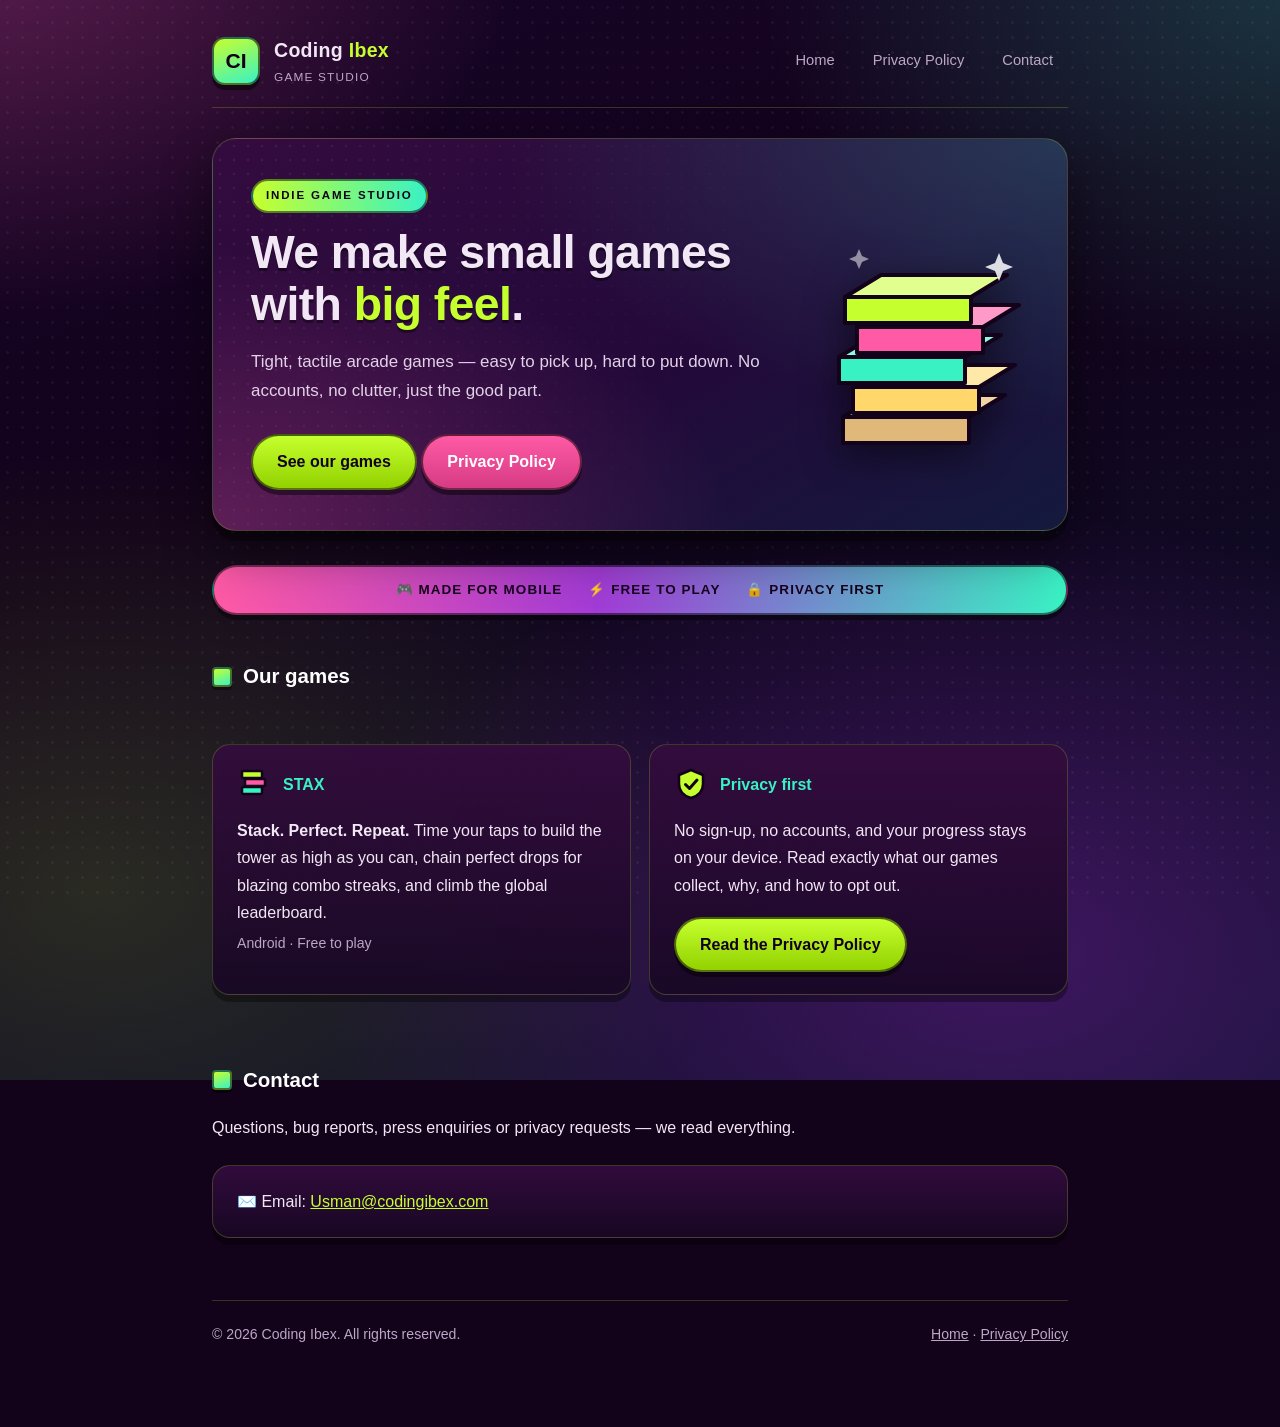
==== index.html @ b6b99fbe "privacy" ====
<!DOCTYPE html>
<html lang="en">
<head>
<meta charset="utf-8">
<meta name="viewport" content="width=device-width, initial-scale=1">
<title>Coding Ibex — Game Studio</title>
<meta name="description" content="Coding Ibex is an independent mobile game studio, and the maker of STAX.">
<meta name="theme-color" content="#12021a">
<link rel="stylesheet" href="style.css">
</head>
<body>
<div class="wrap">

  <header class="site">
    <div class="logo">CI</div>
    <div class="brand">Coding&nbsp;<span>Ibex</span><small>Game Studio</small></div>
    <nav class="site">
      <a href="index.html">Home</a>
      <a href="privacy-policy.html">Privacy Policy</a>
      <a href="#contact">Contact</a>
    </nav>
  </header>

  <!-- ===== hero banner ===== -->
  <section class="hero">
    <div class="hero-copy">
      <span class="eyebrow">Indie Game Studio</span>
      <h1>We make small games<br>with <span class="accent">big feel</span>.</h1>
      <p class="lede">
        Tight, tactile arcade games — easy to pick up, hard to put down.
        No accounts, no clutter, just the good part.
      </p>
      <a class="btn" href="#games">See our games</a>
      <a class="btn alt" href="privacy-policy.html">Privacy Policy</a>
    </div>

    <!-- stacked blocks, in the game's own skin colours -->
    <div class="hero-art">
      <svg class="float" viewBox="0 0 210 250" xmlns="http://www.w3.org/2000/svg" role="img" aria-label="A tower of stacked blocks">
        <g stroke="#12021a" stroke-width="4" stroke-linejoin="round">
          <!-- bottom -> top; each block = front face + lighter top face -->
          <g>
            <polygon points="24,208 150,208 186,186 60,186" fill="#f0d4a4"/>
            <rect x="24" y="208" width="126" height="26" fill="#e0b87a"/>
          </g>
          <g>
            <polygon points="34,178 160,178 196,156 70,156" fill="#ffe9a8"/>
            <rect x="34" y="178" width="126" height="26" fill="#ffd76a"/>
          </g>
          <g>
            <polygon points="20,148 146,148 182,126 56,126" fill="#8dfadf"/>
            <rect x="20" y="148" width="126" height="26" fill="#39f2c4"/>
          </g>
          <g>
            <polygon points="38,118 164,118 200,96 74,96" fill="#ff9ac8"/>
            <rect x="38" y="118" width="126" height="26" fill="#ff5aa5"/>
          </g>
          <g>
            <polygon points="26,88 152,88 188,66 62,66" fill="#e0ff8f"/>
            <rect x="26" y="88" width="126" height="26" fill="#c6ff2e"/>
          </g>
        </g>
        <!-- sparkles -->
        <g fill="#ffffff" opacity=".85">
          <path d="M180 44 l4 10 10 4 -10 4 -4 10 -4 -10 -10 -4 10 -4z"/>
          <path d="M40 40 l3 7 7 3 -7 3 -3 7 -3 -7 -7 -3 7 -3z" opacity=".6"/>
        </g>
      </svg>
    </div>
  </section>

  <div class="ribbon">
    <span>🎮 Made for mobile</span>
    <span>⚡ Free to play</span>
    <span>🔒 Privacy first</span>
  </div>

  <h2 id="games">Our games</h2>
  <div class="grid">
    <div class="card">
      <div class="icon-row">
        <svg width="34" height="34" viewBox="0 0 34 34" aria-hidden="true">
          <g stroke="#12021a" stroke-width="2.5" stroke-linejoin="round">
            <rect x="5" y="20" width="20" height="7" rx="1.5" fill="#39f2c4"/>
            <rect x="8" y="12" width="20" height="7" rx="1.5" fill="#ff5aa5"/>
            <rect x="5" y="4"  width="20" height="7" rx="1.5" fill="#c6ff2e"/>
          </g>
        </svg>
        <h3 style="margin:0">STAX</h3>
      </div>
      <p style="margin-bottom:6px">
        <strong>Stack. Perfect. Repeat.</strong> Time your taps to build the tower as high as you can,
        chain perfect drops for blazing combo streaks, and climb the global leaderboard.
      </p>
      <p style="color:var(--text-dim); font-size:.88rem; margin:0">Android · Free to play</p>
    </div>

    <div class="card">
      <div class="icon-row">
        <svg width="34" height="34" viewBox="0 0 34 34" aria-hidden="true">
          <path d="M17 3 L29 8 v9c0 7-5 12-12 14C10 29 5 24 5 17V8z"
                fill="#c6ff2e" stroke="#12021a" stroke-width="2.5" stroke-linejoin="round"/>
          <path d="M11.5 17.5 l4 4 7.5-8.5" fill="none" stroke="#12021a"
                stroke-width="3" stroke-linecap="round" stroke-linejoin="round"/>
        </svg>
        <h3 style="margin:0">Privacy first</h3>
      </div>
      <p style="margin-bottom:6px">
        No sign-up, no accounts, and your progress stays on your device. Read exactly what our
        games collect, why, and how to opt out.
      </p>
      <a class="btn" href="privacy-policy.html">Read the Privacy Policy</a>
    </div>
  </div>

  <h2 id="contact">Contact</h2>
  <p>Questions, bug reports, press enquiries or privacy requests — we read everything.</p>
  <div class="card">
    <p style="margin:0">
      ✉️ Email: <a href="mailto:Usman@codingibex.com">Usman@codingibex.com</a>
    </p>
  </div>

  <footer class="site">
    <span>&copy; <span id="yr">2026</span> Coding Ibex. All rights reserved.</span>
    <span><a href="index.html">Home</a> · <a href="privacy-policy.html">Privacy Policy</a></span>
  </footer>

</div>
<script>document.getElementById('yr').textContent = new Date().getFullYear();</script>
</body>
</html>
---- style.css ----
/* Coding Ibex — shared site styles.
   Palette + comic halftone lifted from the STAX game UI so the site feels like the same brand.
   All artwork is inline SVG, so there are no image files to host and it stays sharp at any size. */

:root {
  --ink:        #12021a;
  --ink-2:      #1f0827;
  --card:       #2a0730;
  --lime:       #c6ff2e;
  --pink:       #ff5aa5;
  --cyan:       #39f2c4;
  --gold:       #ffd76a;
  --text:       #f2e7f5;
  --text-dim:   #bda6c6;
  --border:     rgba(198, 255, 46, 0.20);
  --max:        900px;
}

* { box-sizing: border-box; }
html { scroll-behavior: smooth; }

body {
  margin: 0;
  color: var(--text);
  font-family: "Segoe UI", Roboto, "Helvetica Neue", Arial, sans-serif;
  line-height: 1.7;
  -webkit-font-smoothing: antialiased;
  background: var(--ink);
  overflow-x: hidden;
}

/* ---------- animated gradient backdrop ---------- */
body::after {
  content: "";
  position: fixed;
  inset: -20%;
  z-index: -2;
  background:
    radial-gradient(45% 45% at 12% 8%,  rgba(255, 90, 165, 0.30) 0%, transparent 70%),
    radial-gradient(45% 45% at 88% 12%, rgba(57, 242, 196, 0.22) 0%, transparent 70%),
    radial-gradient(55% 50% at 70% 90%, rgba(122, 31, 162, 0.45) 0%, transparent 70%),
    radial-gradient(50% 50% at 20% 85%, rgba(198, 255, 46, 0.14) 0%, transparent 70%),
    linear-gradient(160deg, #1b0630 0%, #12021a 45%, #0d1430 100%);
  animation: drift 26s ease-in-out infinite alternate;
}
@keyframes drift {
  0%   { transform: translate3d(0, 0, 0)      scale(1);    }
  50%  { transform: translate3d(-2%, 1.5%, 0) scale(1.06); }
  100% { transform: translate3d(2%, -1.5%, 0) scale(1.02); }
}

/* comic Ben-Day dots over the whole page */
body::before {
  content: "";
  position: fixed;
  inset: 0;
  z-index: -1;
  pointer-events: none;
  background-image: radial-gradient(rgba(255, 255, 255, 0.055) 1px, transparent 1.7px);
  background-size: 15px 15px;
}

.wrap {
  position: relative;
  max-width: var(--max);
  margin: 0 auto;
  padding: 34px 22px 80px;
}

/* ---------- header ---------- */
header.site {
  display: flex;
  align-items: center;
  gap: 14px;
  padding-bottom: 20px;
  margin-bottom: 30px;
  border-bottom: 1px solid var(--border);
  flex-wrap: wrap;
}

.logo {
  width: 48px; height: 48px;
  flex: none;
  border-radius: 13px;
  background: linear-gradient(160deg, var(--lime), var(--cyan));
  display: grid;
  place-items: center;
  font-weight: 900;
  font-size: 21px;
  color: var(--ink);
  border: 2px solid rgba(0, 0, 0, .55);
  box-shadow: 0 5px 0 rgba(0, 0, 0, 0.5);
}

.brand { font-weight: 800; font-size: 1.22rem; letter-spacing: .3px; }
.brand span { color: var(--lime); }
.brand small {
  display: block; font-weight: 500; font-size: .74rem;
  color: var(--text-dim); letter-spacing: .1em; text-transform: uppercase;
}

nav.site { margin-left: auto; display: flex; gap: 8px; flex-wrap: wrap; }
nav.site a {
  color: var(--text-dim); text-decoration: none; font-size: .92rem;
  padding: 7px 14px; border-radius: 999px; border: 1px solid transparent;
  transition: .18s ease;
}
nav.site a:hover { color: var(--lime); border-color: var(--border); background: rgba(198,255,46,.07); }

/* ---------- hero banner ---------- */
.hero {
  position: relative;
  overflow: hidden;
  border-radius: 24px;
  border: 1px solid var(--border);
  background:
    radial-gradient(120% 130% at 100% 0%, rgba(57,242,196,.20) 0%, transparent 55%),
    radial-gradient(110% 130% at 0% 100%, rgba(255,90,165,.26) 0%, transparent 55%),
    linear-gradient(150deg, #340b3f 0%, #23093a 55%, #141a3d 100%);
  padding: 40px 38px;
  margin-bottom: 34px;
  display: flex;
  align-items: center;
  gap: 26px;
  box-shadow: 0 10px 0 rgba(0,0,0,.35), 0 22px 50px rgba(0,0,0,.45);
}
.hero::before {   /* halftone inside the banner */
  content: "";
  position: absolute; inset: 0; pointer-events: none;
  background-image: radial-gradient(rgba(255,255,255,.07) 1px, transparent 1.7px);
  background-size: 14px 14px;
  mask-image: linear-gradient(120deg, #000 0%, transparent 70%);
  -webkit-mask-image: linear-gradient(120deg, #000 0%, transparent 70%);
}
.hero-copy { position: relative; flex: 1 1 320px; min-width: 0; }
.hero-art  { position: relative; flex: 0 0 auto; width: 210px; }
.hero-art svg { width: 100%; height: auto; display: block; filter: drop-shadow(0 10px 18px rgba(0,0,0,.5)); }
.float { animation: bob 4.5s ease-in-out infinite; }
@keyframes bob { 0%,100% { transform: translateY(0); } 50% { transform: translateY(-9px); } }

.eyebrow {
  display: inline-block;
  font-size: .72rem; font-weight: 800; letter-spacing: .16em; text-transform: uppercase;
  color: var(--ink);
  background: linear-gradient(90deg, var(--lime), var(--cyan));
  padding: 5px 13px; border-radius: 999px; margin-bottom: 14px;
  border: 2px solid rgba(0,0,0,.5);
}

/* ---------- ribbon strip ---------- */
.ribbon {
  display: flex; flex-wrap: wrap; gap: 10px 26px; justify-content: center;
  background: linear-gradient(90deg, var(--pink), #a23bd6 45%, var(--cyan));
  color: #17021d;
  font-weight: 800; font-size: .84rem; letter-spacing: .08em; text-transform: uppercase;
  padding: 12px 20px; border-radius: 999px;
  border: 2px solid rgba(0,0,0,.5);
  box-shadow: 0 5px 0 rgba(0,0,0,.4);
  margin: 0 0 34px;
}
.ribbon span { display: inline-flex; align-items: center; gap: 7px; }

/* ---------- typography ---------- */
h1 {
  font-size: clamp(1.9rem, 5.2vw, 2.9rem);
  line-height: 1.12; margin: 0 0 12px; letter-spacing: -.6px;
  text-shadow: 0 3px 0 rgba(0,0,0,.4);
}
h1 .accent { color: var(--lime); }

h2 {
  font-size: 1.28rem; margin: 44px 0 14px; color: #fff;
  display: flex; align-items: center; gap: 11px;
}
h2::before {   /* little stacked-block accent */
  content: ""; flex: none;
  width: 16px; height: 16px; border-radius: 4px;
  background: linear-gradient(160deg, var(--lime), var(--cyan));
  border: 2px solid rgba(0,0,0,.55);
  box-shadow: 0 3px 0 rgba(0,0,0,.4);
}

h3 { font-size: 1rem; margin: 22px 0 8px; color: var(--cyan); }

p, li { color: var(--text); }
a { color: var(--lime); }
a:hover { color: var(--pink); }
ul { padding-left: 20px; }
li { margin: 7px 0; }

.lede { font-size: 1.06rem; color: #e2d2e8; max-width: 62ch; }
.meta { color: var(--text-dim); font-size: .88rem; margin: 0 0 8px; }

/* ---------- blocks ---------- */
.card {
  position: relative;
  background: linear-gradient(180deg, rgba(52,12,62,.92), rgba(24,8,36,.92));
  border: 1px solid var(--border);
  border-radius: 18px;
  padding: 22px 24px;
  margin: 24px 0;
  box-shadow: 0 7px 0 rgba(0,0,0,.35);
  transition: transform .18s ease, box-shadow .18s ease;
}
.card:hover { transform: translateY(-3px); box-shadow: 0 11px 0 rgba(0,0,0,.35); }

.note {
  border-left: 5px solid var(--pink);
  background: rgba(255, 90, 165, 0.12);
  border-radius: 10px; padding: 14px 18px; margin: 22px 0; font-size: .95rem;
}
.todo {
  border-left: 5px solid var(--gold);
  background: rgba(255, 215, 106, 0.14);
  border-radius: 10px; padding: 14px 18px; margin: 24px 0; font-size: .95rem;
}

table {
  width: 100%; border-collapse: collapse; margin: 16px 0; font-size: .94rem;
  display: block; overflow-x: auto;
  border-radius: 12px;
}
th, td { text-align: left; padding: 12px 13px; border-bottom: 1px solid rgba(255,255,255,.10); vertical-align: top; }
th { color: var(--lime); font-weight: 800; white-space: nowrap; background: rgba(0,0,0,.28); }
tbody tr:hover { background: rgba(255,255,255,.035); }

/* ---------- buttons / grid ---------- */
.btn {
  display: inline-block;
  background: linear-gradient(180deg, var(--lime), #93d100);
  color: var(--ink); font-weight: 800; text-decoration: none;
  padding: 12px 24px; border-radius: 999px;
  border: 2px solid rgba(0,0,0,.55);
  box-shadow: 0 5px 0 rgba(0,0,0,.45);
  margin-top: 12px; transition: .15s ease;
}
.btn:hover { color: var(--ink); transform: translateY(-2px); box-shadow: 0 7px 0 rgba(0,0,0,.45); }
.btn.alt { background: linear-gradient(180deg, var(--pink), #d63b83); color: #fff; }
.btn.alt:hover { color: #fff; }

.grid { display: grid; grid-template-columns: repeat(auto-fit, minmax(250px, 1fr)); gap: 18px; margin-top: 26px; }

.icon-row { display: flex; align-items: center; gap: 12px; margin-bottom: 6px; }
.icon-row svg { flex: none; }

footer.site {
  margin-top: 62px; padding-top: 22px;
  border-top: 1px solid var(--border);
  color: var(--text-dim); font-size: .88rem;
  display: flex; justify-content: space-between; gap: 14px; flex-wrap: wrap;
}
footer.site a { color: var(--text-dim); }
footer.site a:hover { color: var(--lime); }

/* ---------- responsive ---------- */
@media (max-width: 680px) {
  .hero { padding: 30px 24px; flex-direction: column-reverse; text-align: center; gap: 18px; }
  .hero-art { width: 160px; }
  .eyebrow { margin-inline: auto; }
  .lede { margin-inline: auto; }
}
@media (max-width: 560px) {
  .wrap { padding: 24px 15px 60px; }
  nav.site { width: 100%; margin-left: 0; }
  .ribbon { font-size: .74rem; }
}

@media (prefers-reduced-motion: reduce) {
  body::after, .float { animation: none; }
  .card, .btn { transition: none; }
}
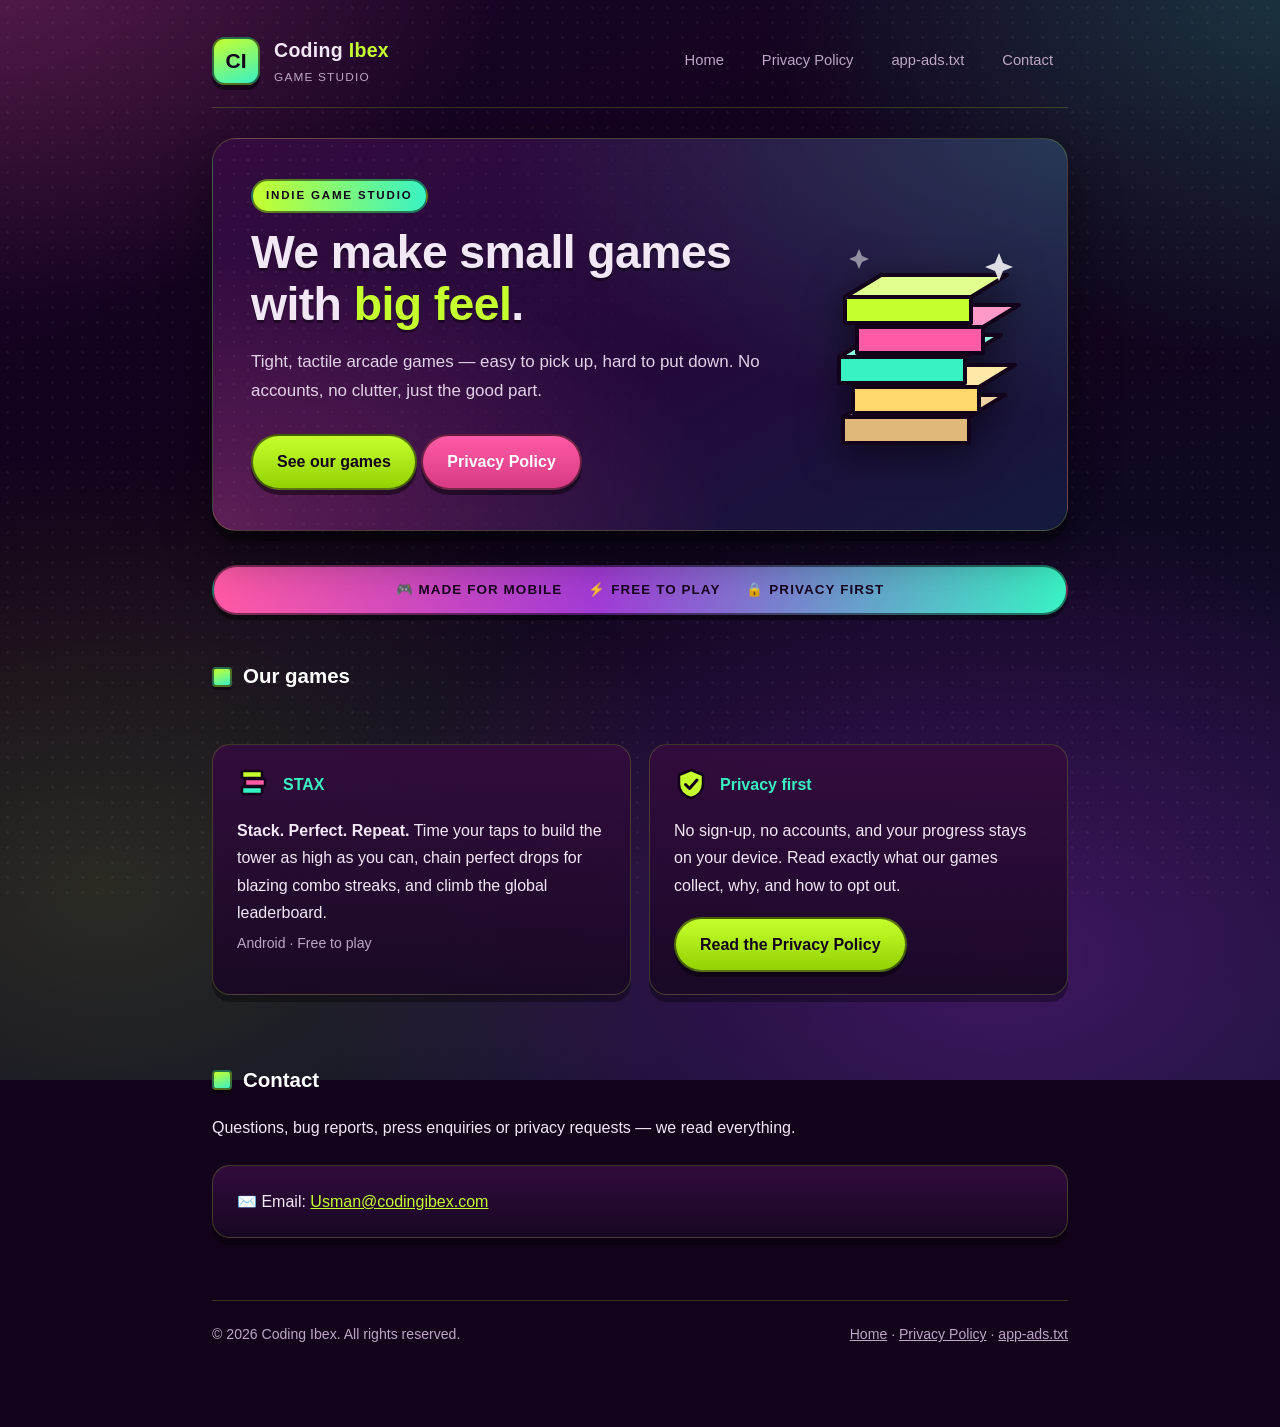
==== commit db79a627: "Add an app-ads.txt tab to the website A new app-ads.html page, in the site's own style, shows the li" ====
--- a/index.html
+++ b/index.html
@@ -17,6 +17,7 @@
     <nav class="site">
       <a href="index.html">Home</a>
       <a href="privacy-policy.html">Privacy Policy</a>
+      <a href="app-ads.html">app-ads.txt</a>
       <a href="#contact">Contact</a>
     </nav>
   </header>
@@ -123,7 +124,7 @@
 
   <footer class="site">
     <span>&copy; <span id="yr">2026</span> Coding Ibex. All rights reserved.</span>
-    <span><a href="index.html">Home</a> · <a href="privacy-policy.html">Privacy Policy</a></span>
+    <span><a href="index.html">Home</a> · <a href="privacy-policy.html">Privacy Policy</a> · <a href="app-ads.html">app-ads.txt</a></span>
   </footer>
 
 </div>
--- a/style.css
+++ b/style.css
@@ -209,6 +209,19 @@
   background: rgba(255, 90, 165, 0.12);
   border-radius: 10px; padding: 14px 18px; margin: 22px 0; font-size: .95rem;
 }
+/* app-ads.txt contents, shown verbatim */
+.adstxt {
+  margin: 10px 0 0;
+  padding: 14px 16px;
+  background: rgba(0, 0, 0, .38);
+  border: 1px solid var(--border);
+  border-radius: 10px;
+  color: var(--lime);
+  font: 600 .95rem/1.5 ui-monospace, SFMono-Regular, Consolas, "Liberation Mono", monospace;
+  white-space: pre-wrap;
+  word-break: break-all;
+}
+
 .todo {
   border-left: 5px solid var(--gold);
   background: rgba(255, 215, 106, 0.14);
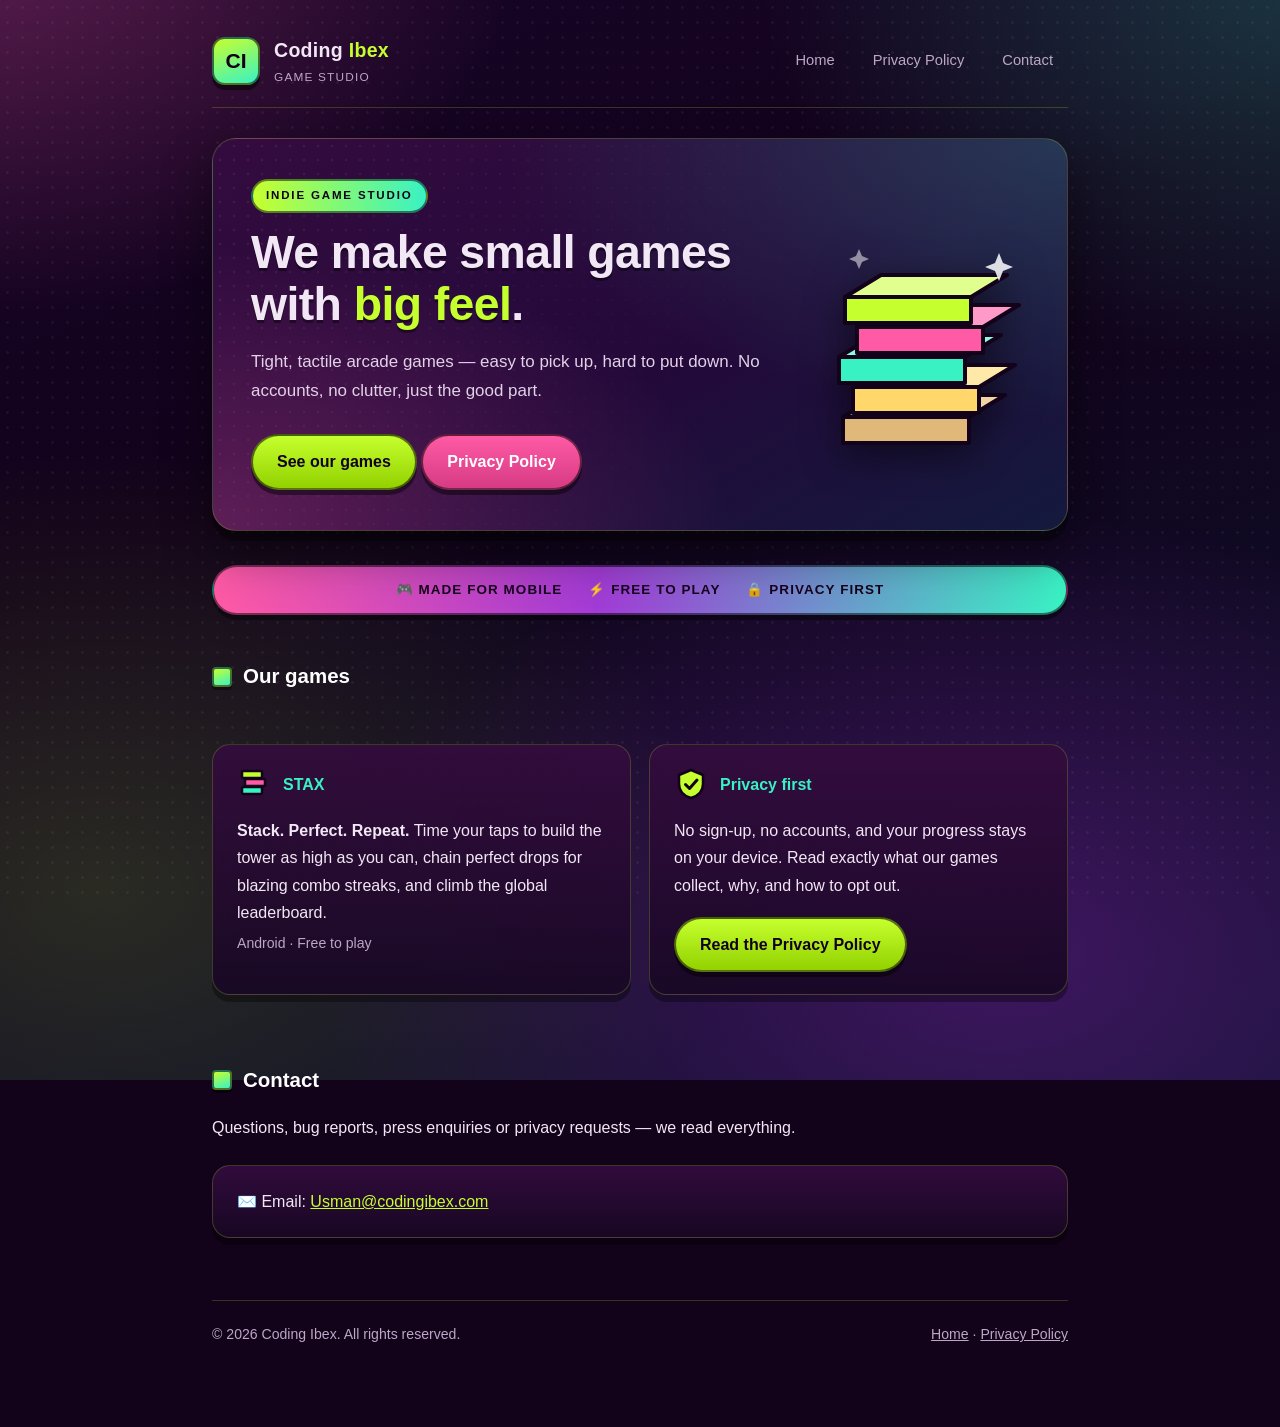
==== commit 4f7c685b: "Reset the site to before app-ads.txt Removes app-ads.txt and the app-ads.txt tab page, and returns i" ====
--- a/index.html
+++ b/index.html
@@ -17,7 +17,6 @@
     <nav class="site">
       <a href="index.html">Home</a>
       <a href="privacy-policy.html">Privacy Policy</a>
-      <a href="app-ads.html">app-ads.txt</a>
       <a href="#contact">Contact</a>
     </nav>
   </header>
@@ -124,7 +123,7 @@
 
   <footer class="site">
     <span>&copy; <span id="yr">2026</span> Coding Ibex. All rights reserved.</span>
-    <span><a href="index.html">Home</a> · <a href="privacy-policy.html">Privacy Policy</a> · <a href="app-ads.html">app-ads.txt</a></span>
+    <span><a href="index.html">Home</a> · <a href="privacy-policy.html">Privacy Policy</a></span>
   </footer>
 
 </div>
--- a/style.css
+++ b/style.css
@@ -209,19 +209,6 @@
   background: rgba(255, 90, 165, 0.12);
   border-radius: 10px; padding: 14px 18px; margin: 22px 0; font-size: .95rem;
 }
-/* app-ads.txt contents, shown verbatim */
-.adstxt {
-  margin: 10px 0 0;
-  padding: 14px 16px;
-  background: rgba(0, 0, 0, .38);
-  border: 1px solid var(--border);
-  border-radius: 10px;
-  color: var(--lime);
-  font: 600 .95rem/1.5 ui-monospace, SFMono-Regular, Consolas, "Liberation Mono", monospace;
-  white-space: pre-wrap;
-  word-break: break-all;
-}
-
 .todo {
   border-left: 5px solid var(--gold);
   background: rgba(255, 215, 106, 0.14);
